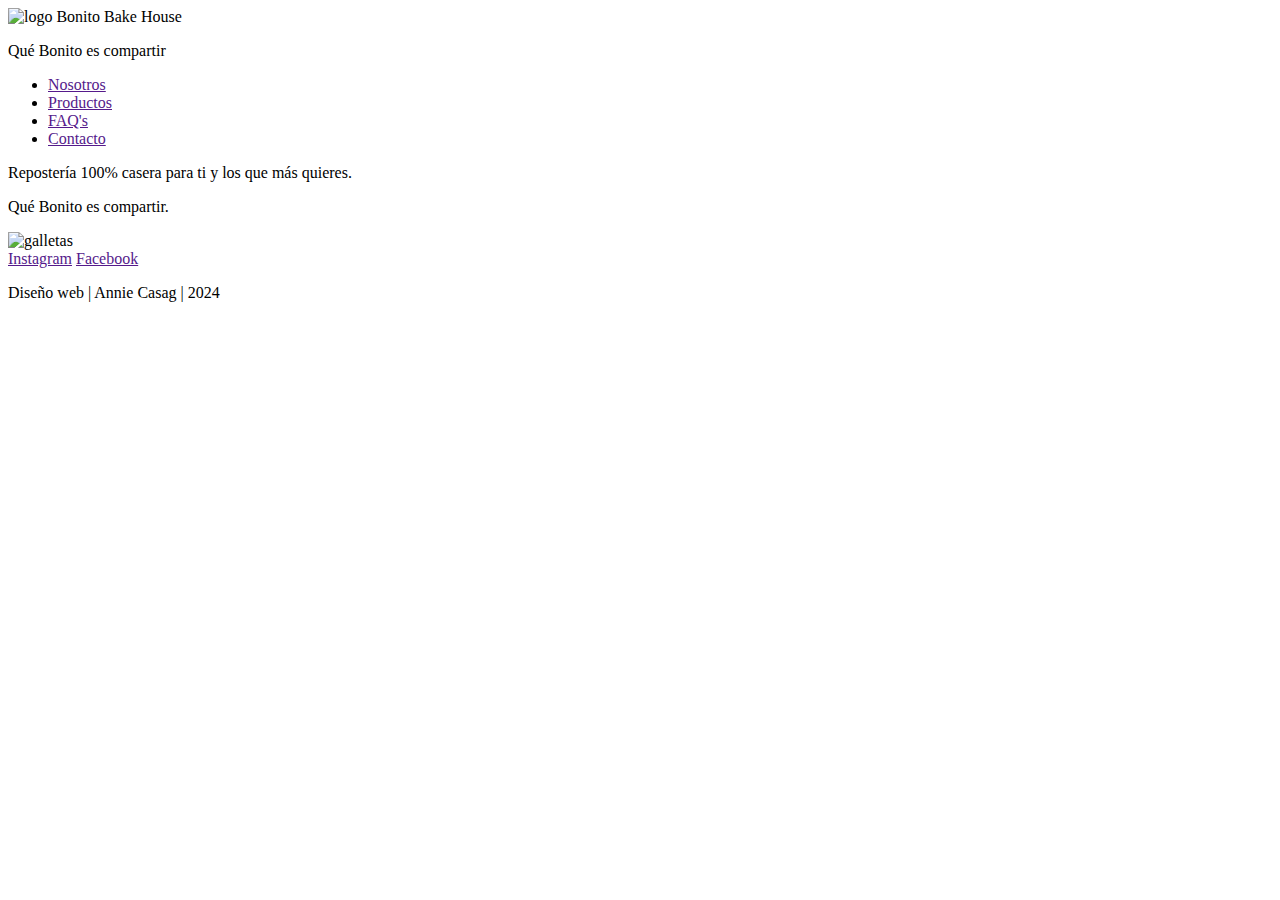
==== index.html @ e9e79849 "a- Mi primer version de Git" ====
<!DOCTYPE html>
<html lang="en">
<head>
    <meta charset="UTF-8">
    <meta name="viewport" content="width=device-width, initial-scale=1.0">
    <title>Bonito Bake House | Qué Bonito es compartir</title>
</head>
<body>
    <header>
        <div class="header-logo">
            <img src="" alt="logo Bonito Bake House">
        </div>
        <div class="header-slogan">
            <p>Qué Bonito es compartir</p>
        </div>
        <div class="header-menu">
            <nav>
                <ul>
                    <li><a href="">Nosotros</a></li>
                    <li><a href="">Productos</a></li>
                    <li><a href="">FAQ's</a></li>
                    <li><a href="">Contacto</a></li>
                </ul>
            </nav>
        </div>
    </header>
    <main>
        <section class="main-texto">
            <p>Repostería 100% casera para ti y los que más quieres.</p>
            <p>Qué Bonito es compartir.</p>
        </section>
        <section class="main-imagen">
            <img src="" alt="galletas">
        </section>
    </main>
    <aside>
        <div class="aside-redes">
            <a href="">Instagram</a>
            <a href="">Facebook</a>
        </div>
    </aside>
    <footer>
        <p>Diseño web | Annie Casag | 2024</p>
    </footer>
</body>
</html>
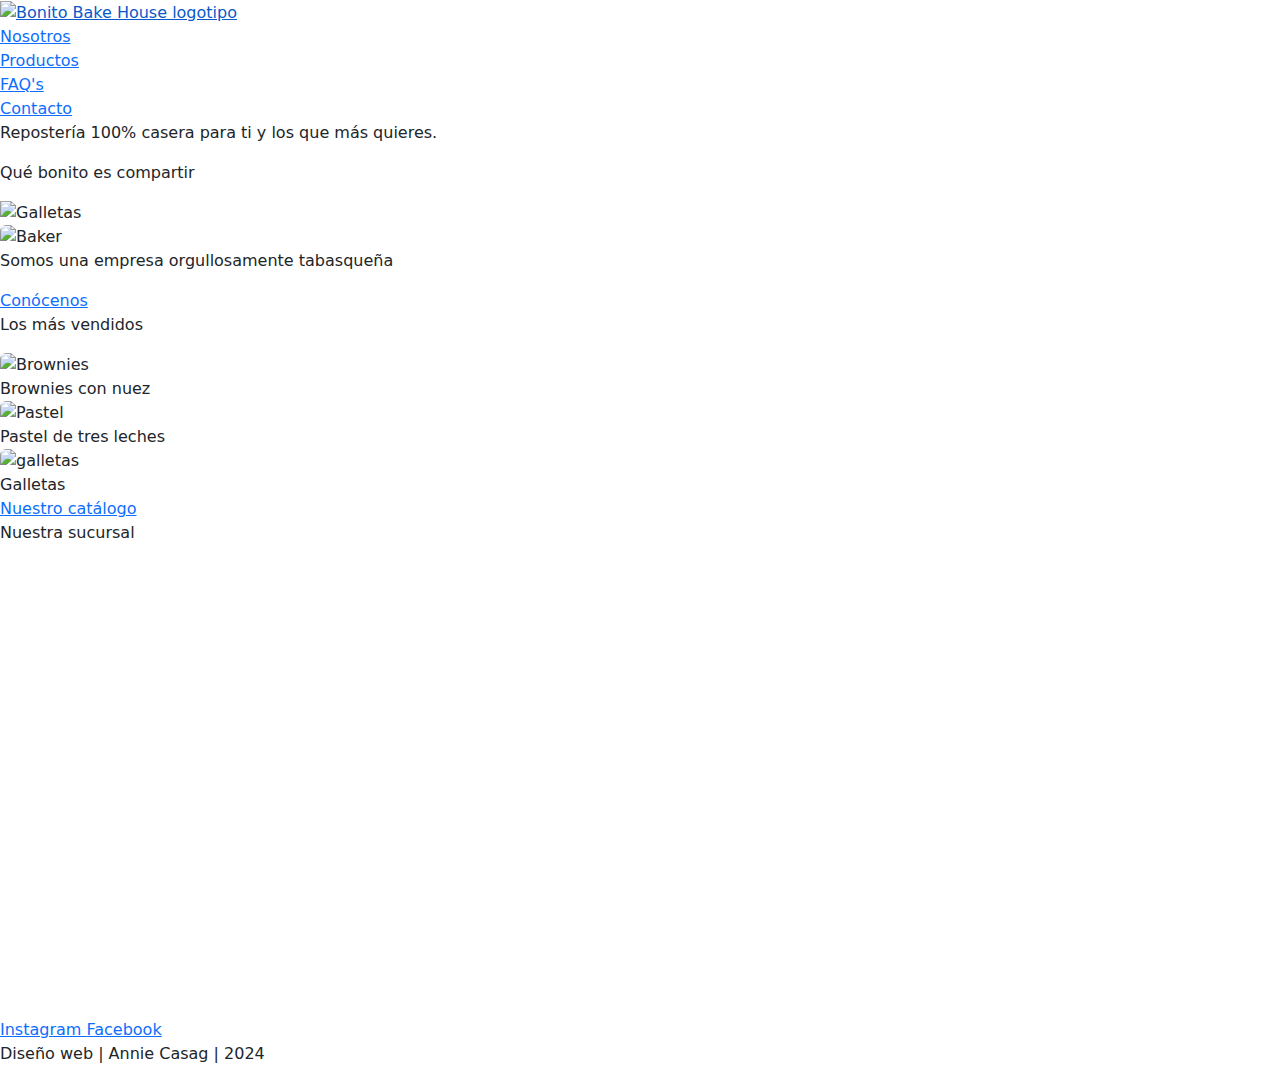
==== commit e8dd537e: "a- Segunda version index" ====
--- a/index.html
+++ b/index.html
@@ -3,44 +3,112 @@
 <head>
     <meta charset="UTF-8">
     <meta name="viewport" content="width=device-width, initial-scale=1.0">
-    <title>Bonito Bake House | Qué Bonito es compartir</title>
+    <title>Inicio - Bonito Bake Shop</title>
+    <!--BOOTSTRAP-->
+    <link href="https://cdn.jsdelivr.net/npm/bootstrap@5.3.3/dist/css/bootstrap.min.css" rel="stylesheet" integrity="sha384-QWTKZyjpPEjISv5WaRU9OFeRpok6YctnYmDr5pNlyT2bRjXh0JMhjY6hW+ALEwIH" crossorigin="anonymous">
+    <!--CSS-->
+    <link rel="stylesheet" href="./css/style.css">
+    <!--Fuentes GoogleFonts-->
+      <!--Sacramento-->
+      <link rel="preconnect" href="https://fonts.googleapis.com">
+      <link rel="preconnect" href="https://fonts.gstatic.com" crossorigin>
+      <link href="https://fonts.googleapis.com/css2?family=Sacramento&display=swap" rel="stylesheet">
+      <!--Nunito-->
+      <link rel="preconnect" href="https://fonts.googleapis.com">
+      <link rel="preconnect" href="https://fonts.gstatic.com" crossorigin>
+      <link href="https://fonts.googleapis.com/css2?family=Nunito:ital,wght@0,200..1000;1,200..1000&family=Sacramento&display=swap" rel="stylesheet">
 </head>
 <body>
-    <header>
-        <div class="header-logo">
-            <img src="" alt="logo Bonito Bake House">
+    <!-- Link a whimsical: https://whimsical.com/bonitobakeshop-6aXas7rBVS2bRdEaKmakPd-->
+  <header>
+    <section class="header-navegacion">
+    <div class="header-logo">
+      <a href="index.html">
+        <img src="./assets/header-logo-bonitobakehouse.svg" alt="Bonito Bake House logotipo">
+      </a>
+    </div>
+      <div class="menu1">
+        <a href="./pages/nosotros.html">Nosotros</a>
+      </div>
+      <div class="menu2">
+        <a href="./pages/productos.html">Productos</a>
+      </div>
+      <div class="menu3">
+        <a href="./pages/faqs.html">FAQ's</a>
+      </div>
+      <div class="menu4">
+        <a href="./pages/contacto.html">Contacto</a>
+      </div>
+    </section>
+  </header>
+  <main>
+    <section class="indexmain">
+        <div class="indexmaintexto">
+          <p>Repostería 100% casera para ti y los que más quieres.</p>
         </div>
-        <div class="header-slogan">
-            <p>Qué Bonito es compartir</p>
+        <div class="main-slogan">
+          <p>Qué bonito es compartir</p>
         </div>
-        <div class="header-menu">
-            <nav>
-                <ul>
-                    <li><a href="">Nosotros</a></li>
-                    <li><a href="">Productos</a></li>
-                    <li><a href="">FAQ's</a></li>
-                    <li><a href="">Contacto</a></li>
-                </ul>
-            </nav>
+        <div class="indexmaingalletas">
+          <img src="./assets/index-main-galletas.svg" alt="Galletas">
         </div>
-    </header>
-    <main>
-        <section class="main-texto">
-            <p>Repostería 100% casera para ti y los que más quieres.</p>
-            <p>Qué Bonito es compartir.</p>
-        </section>
-        <section class="main-imagen">
-            <img src="" alt="galletas">
-        </section>
-    </main>
-    <aside>
-        <div class="aside-redes">
-            <a href="">Instagram</a>
-            <a href="">Facebook</a>
+    </section>
+  </main>
+
+  <aside>
+    <section class="indexasidenosotros">
+      <div class="indexasidefoto">
+        <img src="./assets/bakerwoman.jpg"  class="rounded mx-auto d-block" alt="Baker">
+      </div>
+      <div class="indexasidetexto">
+        <p>Somos una empresa orgullosamente tabasqueña</p>
+        <a class="conocenoslink" href="./pages/nosotros.html">Conócenos</a>
+      </div>
+    </section>
+    <section class="indexasidebestsellers">
+      <div class="losmasvendidos">
+        <p>Los más vendidos</p>
+      </div>
+      <div class="masvendidosfotos">
+        <div class="card--masvend" style="width: 18rem;">
+          <img class="card-img-top rounded mx-auto d-block" src="./assets/bestsellers-brownies.svg" alt="Brownies">
+          <div class="card-body">
+            <p class="card-text">Brownies con nuez</p>
+          </div>
         </div>
-    </aside>
-    <footer>
-        <p>Diseño web | Annie Casag | 2024</p>
-    </footer>
+        <div class="card--masvend" style="width: 18rem;">
+          <img class="card-img-top rounded mx-auto d-block" src="./assets/bestsellers-pastel.svg" class="card-img-top" alt="Pastel">
+          <div class="card-body">
+            <p class="card-text">Pastel de tres leches</p>
+          </div>
+        </div>
+        <div class="card--masvend" style="width: 18rem;">
+          <img src="./assets/bestsellers-galletas.svg" class="card-img-top rounded mx-auto d-block" alt="galletas">
+          <div class="card-body">
+            <p class="card-text">Galletas</p>
+          </div>
+        </div>
+      </div>
+      <div class="catalogo">
+        <a href="./pages/productos.html">Nuestro catálogo</a>
+      </div>
+    </section>
+    <section class="encuentranos">
+      <p class="mapsencuentranos">Nuestra sucursal</p>
+      <!--GoogleMaps-->
+      <iframe src="https://www.google.com/maps/embed?pb=!1m18!1m12!1m3!1d121430.50663171902!2d-92.95323069999998!3d17.992534250000002!2m3!1f0!2f0!3f0!3m2!1i1024!2i768!4f13.1!3m3!1m2!1s0x85edd796d7420653%3A0xf5607b62558ae894!2sVillahermosa%2C%20Tabasco!5e0!3m2!1sen!2smx!4v1716176279827!5m2!1sen!2smx" width="600" height="450" style="border:0;" allowfullscreen="" loading="lazy" referrerpolicy="no-referrer-when-downgrade">
+      </iframe>
+    </section> 
+  </aside>
+  <footer>
+    <section class="footer-redessociales">
+      <a href="https://www.instagram.com/bonitovhsa/">Instagram
+      </a>
+      <a href="https://www.facebook.com">Facebook</a>
+    </section>
+    <p class="autor">Diseño web | Annie Casag | 2024</p>
+  </footer>
+  <!--JAVASCRIPT-->
+  <script src="https://cdn.jsdelivr.net/npm/bootstrap@5.3.3/dist/js/bootstrap.bundle.min.js" integrity="sha384-YvpcrYf0tY3lHB60NNkmXc5s9fDVZLESaAA55NDzOxhy9GkcIdslK1eN7N6jIeHz" crossorigin="anonymous"></script>  
 </body>
 </html>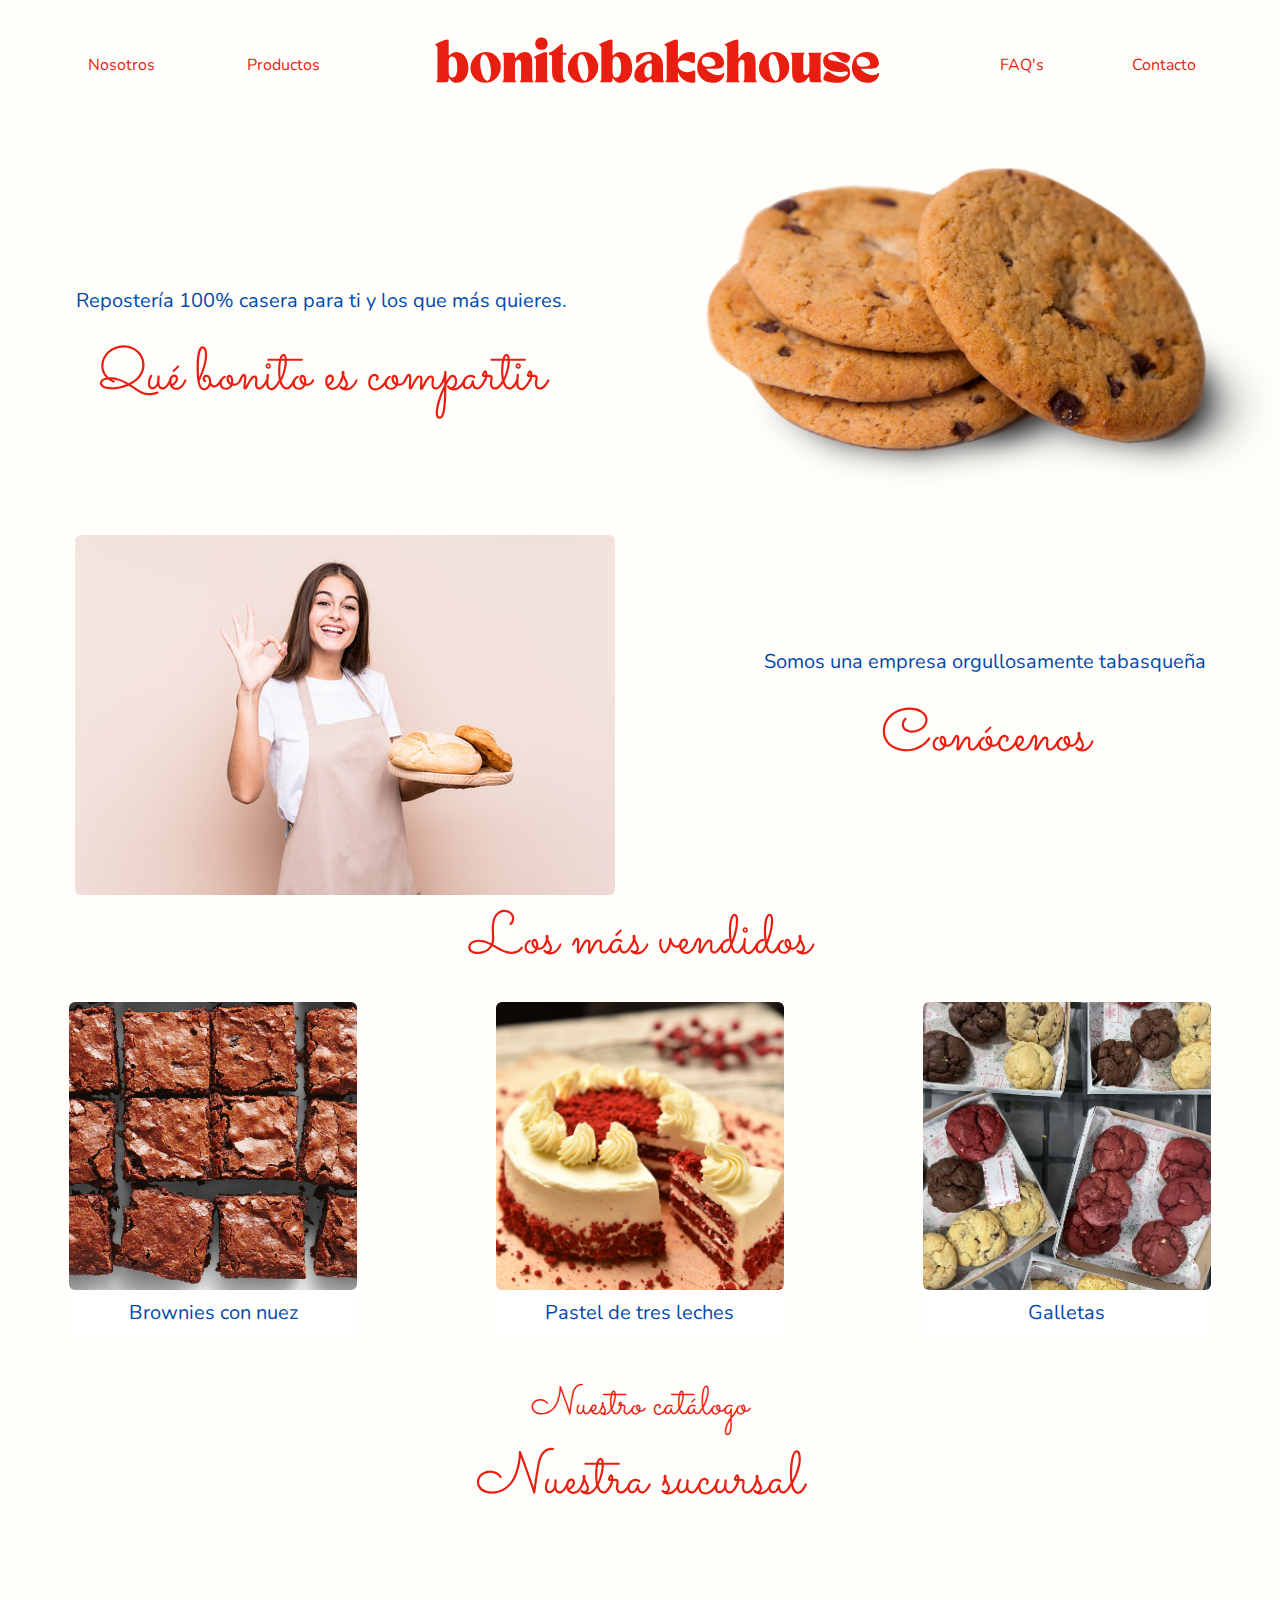
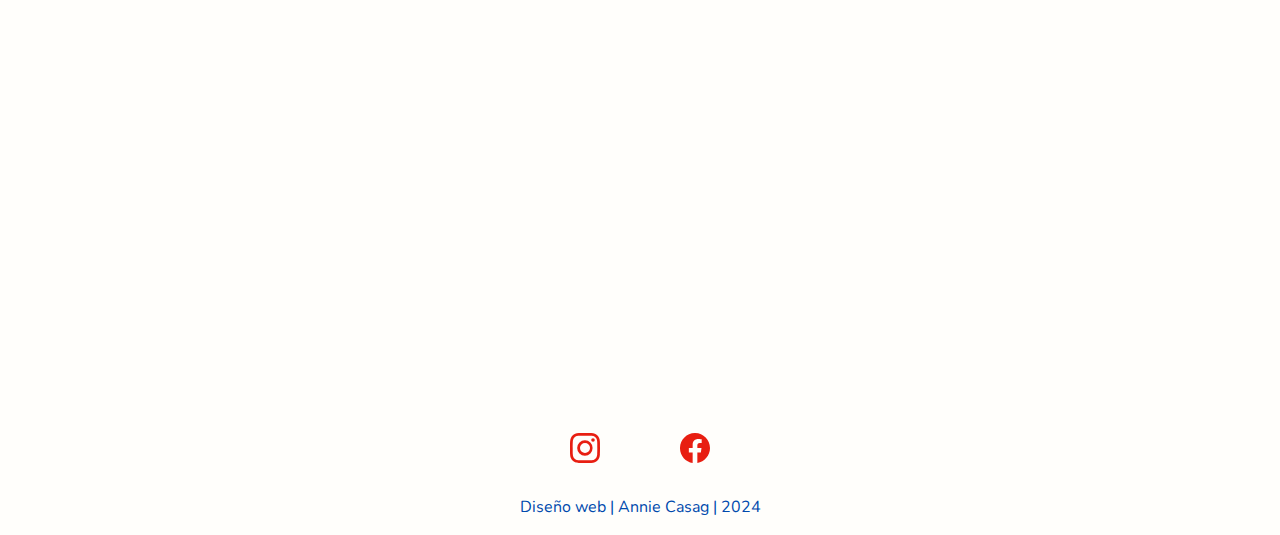
==== commit 0fd42919: "css html index nosotros" ====
--- a/index.html
+++ b/index.html
@@ -7,7 +7,7 @@
     <!--BOOTSTRAP-->
     <link href="https://cdn.jsdelivr.net/npm/bootstrap@5.3.3/dist/css/bootstrap.min.css" rel="stylesheet" integrity="sha384-QWTKZyjpPEjISv5WaRU9OFeRpok6YctnYmDr5pNlyT2bRjXh0JMhjY6hW+ALEwIH" crossorigin="anonymous">
     <!--CSS-->
-    <link rel="stylesheet" href="./css/style.css">
+    <link rel="stylesheet" href="./css/styles.css">
     <!--Fuentes GoogleFonts-->
       <!--Sacramento-->
       <link rel="preconnect" href="https://fonts.googleapis.com">
@@ -100,11 +100,16 @@
       </iframe>
     </section> 
   </aside>
+  
   <footer>
     <section class="footer-redessociales">
-      <a href="https://www.instagram.com/bonitovhsa/">Instagram
+      <a href="https://www.instagram.com/bonitovhsa/"><svg xmlns="http://www.w3.org/2000/svg" width="30" height="30" fill="currentColor" class="bi bi-instagram" viewBox="0 0 16 16">
+        <path d="M8 0C5.829 0 5.556.01 4.703.048 3.85.088 3.269.222 2.76.42a3.9 3.9 0 0 0-1.417.923A3.9 3.9 0 0 0 .42 2.76C.222 3.268.087 3.85.048 4.7.01 5.555 0 5.827 0 8.001c0 2.172.01 2.444.048 3.297.04.852.174 1.433.372 1.942.205.526.478.972.923 1.417.444.445.89.719 1.416.923.51.198 1.09.333 1.942.372C5.555 15.99 5.827 16 8 16s2.444-.01 3.298-.048c.851-.04 1.434-.174 1.943-.372a3.9 3.9 0 0 0 1.416-.923c.445-.445.718-.891.923-1.417.197-.509.332-1.09.372-1.942C15.99 10.445 16 10.173 16 8s-.01-2.445-.048-3.299c-.04-.851-.175-1.433-.372-1.941a3.9 3.9 0 0 0-.923-1.417A3.9 3.9 0 0 0 13.24.42c-.51-.198-1.092-.333-1.943-.372C10.443.01 10.172 0 7.998 0zm-.717 1.442h.718c2.136 0 2.389.007 3.232.046.78.035 1.204.166 1.486.275.373.145.64.319.92.599s.453.546.598.92c.11.281.24.705.275 1.485.039.843.047 1.096.047 3.231s-.008 2.389-.047 3.232c-.035.78-.166 1.203-.275 1.485a2.5 2.5 0 0 1-.599.919c-.28.28-.546.453-.92.598-.28.11-.704.24-1.485.276-.843.038-1.096.047-3.232.047s-2.39-.009-3.233-.047c-.78-.036-1.203-.166-1.485-.276a2.5 2.5 0 0 1-.92-.598 2.5 2.5 0 0 1-.6-.92c-.109-.281-.24-.705-.275-1.485-.038-.843-.046-1.096-.046-3.233s.008-2.388.046-3.231c.036-.78.166-1.204.276-1.486.145-.373.319-.64.599-.92s.546-.453.92-.598c.282-.11.705-.24 1.485-.276.738-.034 1.024-.044 2.515-.045zm4.988 1.328a.96.96 0 1 0 0 1.92.96.96 0 0 0 0-1.92m-4.27 1.122a4.109 4.109 0 1 0 0 8.217 4.109 4.109 0 0 0 0-8.217m0 1.441a2.667 2.667 0 1 1 0 5.334 2.667 2.667 0 0 1 0-5.334"/>
+      </svg>
       </a>
-      <a href="https://www.facebook.com">Facebook</a>
+      <a href="https://www.facebook.com"><svg xmlns="http://www.w3.org/2000/svg" width="30" height="30" fill="currentColor" class="bi bi-facebook" viewBox="0 0 16 16">
+        <path d="M16 8.049c0-4.446-3.582-8.05-8-8.05C3.58 0-.002 3.603-.002 8.05c0 4.017 2.926 7.347 6.75 7.951v-5.625h-2.03V8.05H6.75V6.275c0-2.017 1.195-3.131 3.022-3.131.876 0 1.791.157 1.791.157v1.98h-1.009c-.993 0-1.303.621-1.303 1.258v1.51h2.218l-.354 2.326H9.25V16c3.824-.604 6.75-3.934 6.75-7.951"/>
+      </svg></a>
     </section>
     <p class="autor">Diseño web | Annie Casag | 2024</p>
   </footer>
--- a/css/styles.css
+++ b/css/styles.css
@@ -0,0 +1,269 @@
+body {
+    background-color: #fffefb;
+    font-size: 20px;
+     font-family: "Nunito", sans-serif;
+     color: #004aad;  
+ }
+ a:link {
+    color: #E81E11;
+    text-decoration: none;
+ }
+ a:visited {
+    color: #004aad;
+    text-decoration: none;
+ }
+ /*HEADER*/
+ .header-navegacion {
+    padding: 2em;
+    display: grid;
+    grid-template-rows: 50px;
+    grid-template-columns: 80px 80px 510px 50px 70px;
+    justify-content: space-around;
+    align-items: center;
+    /*border: 2px solid red;*/
+ }
+ .menu1 {
+    /*border: 1px solid orange;*/
+    margin: auto;
+    grid-row: 1/2;
+    grid-column: 1/2;
+    font-size: 0.8em;
+    text-align: center;
+    text-decoration: none;
+ }
+ .menu1:hover {
+    font-size: 1em;
+ }
+ .menu2 {
+    /*border: 1px solid green;*/
+    margin: auto;
+    grid-row: 1/2;
+    grid-column: 2/3;
+    font-size: 0.8em;
+    text-align: center;
+    text-decoration: none;
+ }
+ .menu2:hover {
+    font-size: 1em;
+ }
+ .menu3 {
+    /*border: 1px solid orange;*/
+    margin: auto;
+    font-size: 0.8em;
+    text-align: center;
+    text-decoration: none;
+ }
+ .menu3:hover {
+    font-size: 1em;
+ }
+ .menu4 {
+    /*border: 1px solid green;*/
+    margin: auto;
+    font-size: 0.8em;
+    text-align: center;
+    text-decoration: none;
+ }
+ .menu4:hover {
+    font-size: 1em;
+ }
+ 
+ /*MAIN*/
+ main {
+    border: 2px dotted #fffefb;
+ }
+ .indexmain {
+    display: grid;
+    grid-template-rows: repeat(2, 200px);
+    grid-template-columns: repeat(2, 1fr);
+ }
+ .indexmaintexto {
+    /*border: 1px solid purple;*/
+    display: flex;
+    justify-content: center;
+    align-items: flex-end;
+    grid-row: 1/2;
+    grid-column: 1/2;
+ }
+ .main-slogan {
+    /*border: 1px solid cyan;*/
+    display: flex;
+    justify-content: center;
+    align-items: flex-start;
+    grid-row: 2/3;
+    grid-column: 1/2;
+    font-size: 3em;
+    color:#E81E11;
+    font-weight: 400;
+    font-family: "Sacramento", cursive;
+ }
+ .indexmaingalletas {
+    /*border: 1px solid salmon;*/
+    grid-row: 1/3;
+    grid-column: 2/3;
+    margin: auto;
+    max-width: 80%;
+    height: auto;
+ 
+ }
+ .titulos {
+     /*border: 1px solid cyan;*/
+     display: flex;
+     justify-content: center;
+     align-items: flex-start;
+     grid-row: 2/3;
+     grid-column: 1/2;
+     font-size: 3em;
+     color:#E81E11;
+     font-weight: 400;
+     font-family: "Sacramento", cursive;
+ }
+ .nosotros__desc {
+    /*border: 1px dotted dodgerblue;*/
+    display: flex;
+    flex-direction: row;
+    justify-content: space-around;
+    align-items: center;
+ }
+ .nosotros__desc p {
+    /*border: 1px solid sandybrown;*/
+    height: fit-content;
+    text-align: center;
+ }
+ .card--productos {
+    --bs-card-spacer-y: .5rem;
+    --bs-card-spacer-x: 1rem;
+    --bs-card-title-spacer-y: 0.5rem;     
+    --bs-card-inner-border-radius: calc(var(--bs-border-radius) - (var(--bs-border-width)));
+    --bs-card-cap-padding-y: 0.5rem;
+    --bs-card-cap-padding-x: 1rem;
+    --bs-card-cap-bg: rgba(var(--bs-body-color-rgb), 0.03);
+    --bs-card-bg: var(--bs-body-bg);
+    --bs-card-img-overlay-padding: 1rem;
+    --bs-card-group-margin: 0.75rem;
+    position: relative;
+    display: flex;
+    flex-direction: column;
+    min-width: 0;
+    height: var(--bs-card-height);
+    color: var(--bs-body-color);
+    word-wrap: break-word;
+    background-color: var(--bs-card-bg);
+    background-clip: border-box;
+    border: var(--bs-card-border-width) solid var(--bs-card-border-color);
+    border-radius: var(--bs-card-border-radius);
+ }
+ /*ASIDE*/
+ .indexasidenosotros {
+    /*border: 1px dotted red;*/
+    display: flex;
+    justify-content: space-around;
+ }
+ .indexasidefoto {
+    border: 1px solid #fffefb;
+ }
+ .indexasidetexto {
+    /*border: 1px solid springgreen;*/
+    display: flex;
+    align-items: center;
+    justify-content: center;
+    flex-direction: column;
+ }
+ .conocenoslink {
+    font-size: 3em;
+    color:#E81E11;
+    font-weight: 400;
+    font-family: "Sacramento", cursive;
+ }
+ .conocenoslink:hover {
+    font-size: 3.5em;
+ }
+ .indexasidebestsellers {
+    /*border: 1px solid slateblue;*/
+    display: flex;
+    justify-content: center;
+    flex-direction: column;
+ }
+ .losmasvendidos {
+    /*border: 1px solid brown;*/
+    display: flex;
+    flex-wrap: wrap;
+    justify-content: center;
+    font-size: 3em;
+    color:#E81E11;
+    font-weight: 400;
+    font-family: "Sacramento", cursive;
+ 
+ }
+ .masvendidosfotos {
+    /*border: 1px solid red;*/
+    display: flex;
+    justify-content: space-around;
+ }
+ .card--masvend {
+    --bs-card-spacer-y: .5rem;
+    --bs-card-spacer-x: 1rem;
+    --bs-card-title-spacer-y: 0.5rem;     
+    --bs-card-inner-border-radius: calc(var(--bs-border-radius) - (var(--bs-border-width)));
+    --bs-card-cap-padding-y: 0.5rem;
+    --bs-card-cap-padding-x: 1rem;
+    --bs-card-cap-bg: rgba(var(--bs-body-color-rgb), 0.03);
+    --bs-card-bg: var(--bs-body-bg);
+    --bs-card-img-overlay-padding: 1rem;
+    --bs-card-group-margin: 0.75rem;
+    position: relative;
+    display: flex;
+    flex-direction: column;
+    min-width: 0;
+    height: var(--bs-card-height);
+    color: var(--bs-body-color);
+    word-wrap: break-word;
+    background-color: var(--bs-card-bg);
+    background-clip: border-box;
+    border: var(--bs-card-border-width) solid var(--bs-card-border-color);
+    border-radius: var(--bs-card-border-radius);
+ }
+ .card-text {
+    color: #004aad;
+    display: flex;
+    justify-content: center;
+ }
+ .catalogo {
+    /*border: 1px solid violet;*/
+    padding-top: 1em ;
+    display: flex;
+    justify-content: center;
+    align-items: center;
+    font-size: 2em;
+    font-family: "Sacramento", cursive;
+ }
+ .catalogo:hover {
+    font-size: 2.5em;
+ }
+ .encuentranos {
+    display: flex;
+    flex-direction: column;
+    justify-content: center;
+    align-items: center;
+ }
+ .mapsencuentranos {
+    font-size: 3em;
+    color:#E81E11;
+    font-weight: 400;
+    font-family: "Sacramento", cursive;
+ }
+ /*FOOTER*/
+ .footer-redessociales {
+    padding-top: 2em;
+    display: flex;
+    justify-content: center;
+ }
+ .footer-redessociales a {
+   padding-left: 2em;
+   padding-right: 2em;
+ }
+ .autor {
+    padding-top: 2em;
+    display: flex;
+    justify-content: center;
+    font-size: .8em;
+ }